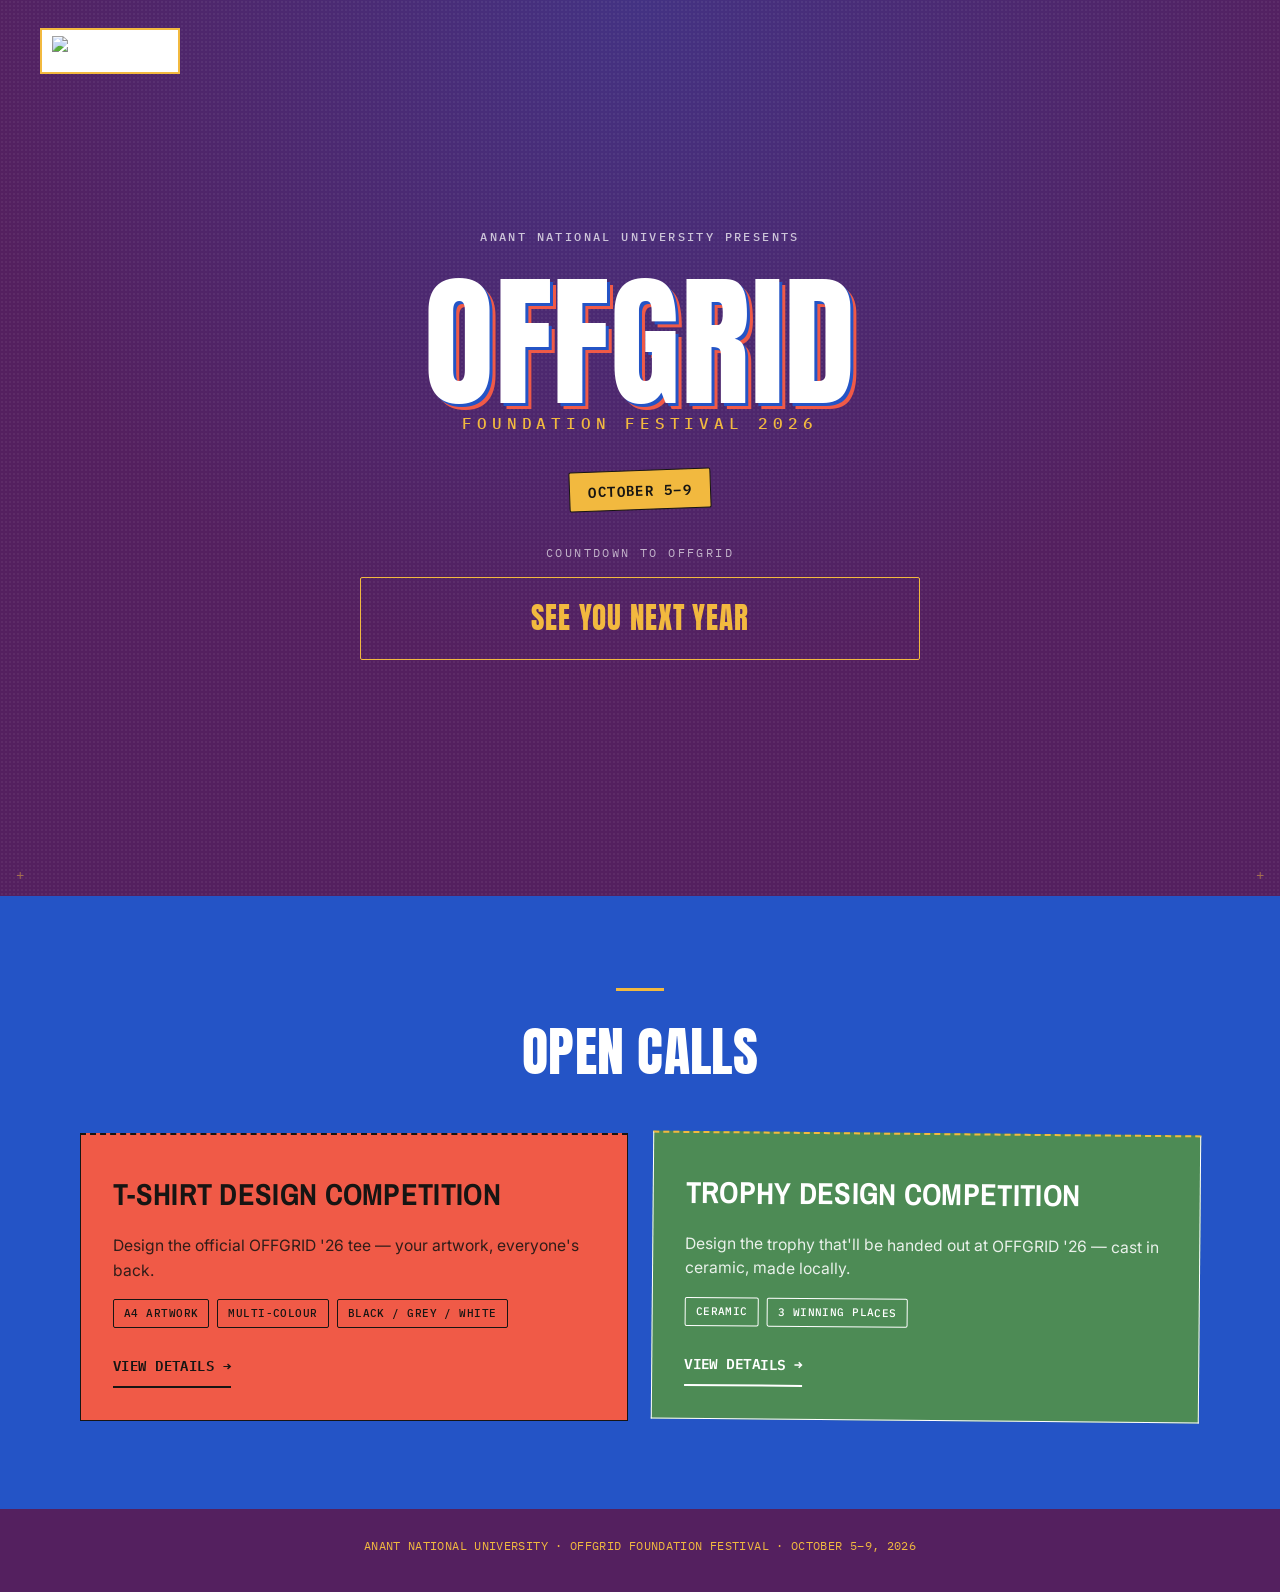
==== index.html @ 18bd3b38 "echo "# offgrid-fest-website" >> README.md git init git add README.md git commit -m "first commit" g" ====
<!DOCTYPE html>
<html lang="en">
<head>
<meta charset="UTF-8">
<meta name="viewport" content="width=device-width, initial-scale=1.0">
<title>OFFGRID</title>
<meta name="description" content="OFFGRID — Anant National University's Foundation Festival, October 5–9, 2026.">
<link rel="preconnect" href="https://fonts.googleapis.com">
<link rel="preconnect" href="https://fonts.gstatic.com" crossorigin>
<link href="https://fonts.googleapis.com/css2?family=Anton&family=Archivo+Narrow:wght@500;600;700&family=IBM+Plex+Mono:wght@400;500;600&family=Inter:wght@400;500;600&display=swap" rel="stylesheet">
<link rel="stylesheet" href="style.css">
</head>
<body class="page-home">

<header class="hero">
  <img class="site-logo" src="images/logo-college.png" alt="Anant National University logo">

  <span class="eyebrow">Anant National University Presents</span>

  <div class="hero__titles">
    <h1 class="hero__title">Offgrid</h1>
    <p class="hero__subtitle">Foundation Festival 2026</p>
  </div>

  <p class="hero__dates">OCTOBER 5–9</p>

  <div class="countdown">
    <span class="countdown__label">Countdown to Offgrid</span>
    <div class="countdown__grid" id="countdown-grid">
      <div class="countdown__unit">
        <span class="countdown__value" id="cd-days">00</span>
        <span class="countdown__unit-label">Days</span>
      </div>
      <div class="countdown__unit">
        <span class="countdown__value" id="cd-hours">00</span>
        <span class="countdown__unit-label">Hours</span>
      </div>
      <div class="countdown__unit">
        <span class="countdown__value" id="cd-minutes">00</span>
        <span class="countdown__unit-label">Minutes</span>
      </div>
      <div class="countdown__unit">
        <span class="countdown__value" id="cd-seconds">00</span>
        <span class="countdown__unit-label">Seconds</span>
      </div>
    </div>
    <p class="countdown__message" id="countdown-message" hidden></p>
  </div>
</header>

<main>
  <section class="section" id="open-calls">
    <h2 class="section__heading">Open Calls</h2>

    <div class="cards">
      <article class="card">
        <h3 class="card__title">T-Shirt Design Competition</h3>
        <p class="card__teaser">Design the official OFFGRID '26 tee — your artwork, everyone's back.</p>
        <div class="card__specs">
          <span class="tag">A4 Artwork</span>
          <span class="tag">Multi-Colour</span>
          <span class="tag">Black / Grey / White</span>
        </div>
        <a class="card__link" href="tshirt-competition.html">View Details →</a>
      </article>

      <article class="card">
        <h3 class="card__title">Trophy Design Competition</h3>
        <p class="card__teaser">Design the trophy that'll be handed out at OFFGRID '26 — cast in ceramic, made locally.</p>
        <div class="card__specs">
          <span class="tag">Ceramic</span>
          <span class="tag">3 Winning Places</span>
        </div>
        <a class="card__link" href="trophy-competition.html">View Details →</a>
      </article>
    </div>
  </section>
</main>

<footer class="site-footer">
  <p>Anant National University &middot; OFFGRID Foundation Festival &middot; October 5–9, 2026</p>
</footer>

<script src="countdown.js"></script>
</body>
</html>
---- style.css ----
/* ================================
   OFFGRID — Foundation Festival 2026
   Visual identity: independent student magazine × campus noticeboard
   Colour system: Plum / Cobalt / Coral / Yellow / Green / Pink
   Mobile-first (375px base)
   ================================ */

:root {
  --plum: #54205F;
  --cobalt: #2454C6;
  --coral: #F05A47;
  --yellow: #F2B93F;
  --green: #4D8B55;
  --pink: #E84D8A;

  --ink: #171513;
  --white: #FFFFFF;

  --line: rgba(23, 21, 19, 0.14);
  --line-strong: rgba(23, 21, 19, 0.35);

  --font-hero: "Anton", "Archivo Narrow", sans-serif;
  --font-display: "Archivo Narrow", "Anton", sans-serif;
  --font-body: "Inter", -apple-system, BlinkMacSystemFont, "Segoe UI", sans-serif;
  --font-mono: "IBM Plex Mono", "Space Mono", monospace;

  --gutter: 20px;
  --max-width: 1120px;
}

* {
  box-sizing: border-box;
  margin: 0;
  padding: 0;
}

html {
  -webkit-text-size-adjust: 100%;
  scroll-behavior: smooth;
}

body {
  background-color: var(--white);
  background-image: radial-gradient(rgba(23, 21, 19, 0.035) 1px, transparent 1px);
  background-size: 4px 4px;
  color: var(--ink);
  font-family: var(--font-body);
  line-height: 1.55;
  overflow-x: hidden;
  min-height: 100vh;
}

img {
  max-width: 100%;
  display: block;
}

a {
  color: inherit;
  text-decoration: none;
}

ul {
  list-style: none;
}

::selection {
  background: var(--plum);
  color: var(--yellow);
}

:focus-visible {
  outline: 2px solid var(--cobalt);
  outline-offset: 2px;
}

/* Ensure nothing can force horizontal scroll */
html, body {
  max-width: 100%;
}

.container {
  width: 100%;
  max-width: var(--max-width);
  margin-inline: auto;
  padding-inline: var(--gutter);
}

/* ---------- Tap targets ---------- */
a.btn,
button.btn {
  display: inline-flex;
  align-items: center;
  justify-content: center;
  min-height: 48px;
  padding: 12px 28px;
  cursor: pointer;
}

/* ================================
   Top eyebrow / presents line (hero, on plum)
   ================================ */
.eyebrow {
  display: block;
  text-align: center;
  font-family: var(--font-mono);
  font-size: clamp(10px, 3vw, 12px);
  letter-spacing: 0.2em;
  text-transform: uppercase;
  color: rgba(255, 255, 255, 0.72);
  font-weight: 500;
}

/* ================================
   HERO — the "cover page" — Plum + Cobalt + Yellow
   ================================ */
.hero {
  position: relative;
  min-height: 100svh;
  display: flex;
  flex-direction: column;
  align-items: center;
  justify-content: center;
  text-align: center;
  padding: 48px var(--gutter) 56px;
  gap: 26px;
  color: var(--white);
  background-color: var(--plum);
  background-image:
    radial-gradient(rgba(255, 255, 255, 0.05) 1px, transparent 1px),
    radial-gradient(circle at 50% 0%, rgba(36, 84, 198, 0.35), transparent 62%);
  background-size: 4px 4px, 100% 100%;
  background-repeat: repeat, no-repeat;
  border-bottom: 4px solid var(--cobalt);
}

.hero::before,
.hero::after {
  content: "+";
  position: absolute;
  bottom: 14px;
  font-family: var(--font-mono);
  font-size: 14px;
  line-height: 1;
  color: rgba(242, 185, 63, 0.5);
}

.hero::before { left: 16px; }
.hero::after { right: 16px; }

.site-logo {
  position: absolute;
  top: 20px;
  left: var(--gutter);
  height: auto;
  max-height: 34px;
  width: auto;
  max-width: 104px;
  object-fit: contain;
  background: var(--white);
  border: 2px solid var(--yellow);
  padding: 6px 10px;
}

.hero__titles {
  display: flex;
  flex-direction: column;
  align-items: center;
  gap: 8px;
}

.hero__title {
  font-family: var(--font-hero);
  font-weight: 400;
  font-size: clamp(3.4rem, 18vw, 9rem);
  line-height: 0.85;
  letter-spacing: 0.005em;
  text-transform: uppercase;
  color: var(--white);
  text-shadow: 3px 3px 0 var(--cobalt), 6px 6px 0 var(--coral);
}

.hero__subtitle {
  font-family: var(--font-mono);
  font-weight: 500;
  font-size: clamp(0.8rem, 3.2vw, 1rem);
  letter-spacing: 0.3em;
  color: var(--yellow);
  text-transform: uppercase;
}

.hero__dates {
  display: inline-block;
  font-family: var(--font-mono);
  font-size: clamp(0.75rem, 3vw, 0.9rem);
  font-weight: 600;
  letter-spacing: 0.1em;
  color: var(--ink);
  background: var(--yellow);
  border: 1px solid var(--ink);
  border-radius: 2px;
  padding: 8px 18px;
  transform: rotate(-2deg);
}

/* ---------- Countdown ---------- */
.countdown {
  width: 100%;
  max-width: 480px;
}

.countdown__label {
  display: block;
  font-family: var(--font-mono);
  font-size: clamp(10px, 3vw, 12px);
  letter-spacing: 0.2em;
  text-transform: uppercase;
  color: rgba(255, 255, 255, 0.65);
  margin-bottom: 14px;
}

.countdown__grid {
  display: grid;
  grid-template-columns: repeat(4, 1fr);
  gap: 8px;
  width: 100%;
}

.countdown__unit {
  background: var(--yellow);
  border: 1px solid var(--ink);
  border-radius: 2px;
  padding: 10px 4px;
  min-width: 0;
}

.countdown__value {
  font-family: var(--font-hero);
  font-weight: 400;
  font-size: clamp(1.5rem, 7vw, 2.6rem);
  line-height: 1;
  color: var(--plum);
  font-variant-numeric: tabular-nums;
}

.countdown__unit-label {
  display: block;
  margin-top: 6px;
  font-family: var(--font-mono);
  font-size: clamp(9px, 2.4vw, 10px);
  letter-spacing: 0.1em;
  text-transform: uppercase;
  color: var(--ink);
}

.countdown__message {
  font-family: var(--font-hero);
  font-weight: 400;
  font-size: clamp(1.2rem, 4.5vw, 1.8rem);
  text-transform: uppercase;
  letter-spacing: 0.03em;
  padding: 18px 12px;
  border: 1px solid var(--yellow);
  border-radius: 2px;
  color: var(--yellow);
}

/* ================================
   OPEN CALLS — Cobalt section, Coral+Pink / Green+Plum cards
   ================================ */
.section {
  padding: 64px var(--gutter);
  background: var(--cobalt);
  color: var(--white);
}

.section__heading {
  font-family: var(--font-hero);
  font-weight: 400;
  font-size: clamp(2rem, 8vw, 3.4rem);
  text-transform: uppercase;
  text-align: center;
  margin-bottom: 40px;
  letter-spacing: 0.005em;
  color: var(--white);
}

.section__heading::before {
  content: "";
  display: block;
  width: 48px;
  height: 3px;
  background: var(--yellow);
  margin: 0 auto 18px;
}

.cards {
  display: grid;
  grid-template-columns: 1fr;
  gap: 24px;
  max-width: var(--max-width);
  margin-inline: auto;
}

.card {
  position: relative;
  border-radius: 0;
  padding: 32px 24px 28px;
  display: flex;
  flex-direction: column;
  gap: 16px;
  transition: background-color 0.2s ease, color 0.2s ease, border-color 0.2s ease;
}

/* Card 1 — T-Shirt — Coral + Pink */
.cards .card:nth-child(1) {
  background: var(--coral);
  color: var(--ink);
  border: 1px solid var(--ink);
  border-top: 2px dashed var(--ink);
}

.cards .card:nth-child(1):hover,
.cards .card:nth-child(1):focus-within {
  background: var(--pink);
  border-color: var(--plum);
}

.cards .card:nth-child(1) .tag {
  border-color: var(--ink);
  color: var(--ink);
}

.cards .card:nth-child(1) .card__link {
  border-bottom-color: var(--ink);
}

/* Card 2 — Trophy — Green + Plum, slight grid-break rotation */
.cards .card:nth-child(2) {
  background: var(--green);
  color: var(--white);
  border: 1px solid var(--white);
  border-top: 2px dashed var(--yellow);
  transform: rotate(0.5deg);
}

.cards .card:nth-child(2):hover,
.cards .card:nth-child(2):focus-within {
  background: var(--plum);
  border-color: var(--yellow);
}

.cards .card:nth-child(2) .tag {
  border-color: var(--white);
  color: var(--white);
}

.cards .card:nth-child(2) .card__link {
  border-bottom-color: var(--white);
}

.card__title {
  font-family: var(--font-display);
  font-weight: 700;
  font-size: clamp(1.4rem, 5vw, 1.9rem);
  text-transform: uppercase;
  letter-spacing: 0.01em;
  color: inherit;
}

.card__teaser {
  color: inherit;
  opacity: 0.88;
  font-size: 0.98rem;
}

.card__specs {
  display: flex;
  flex-wrap: wrap;
  gap: 8px;
}

.tag {
  font-family: var(--font-mono);
  font-size: clamp(10px, 3vw, 11px);
  font-weight: 500;
  letter-spacing: 0.04em;
  text-transform: uppercase;
  border: 1px solid currentColor;
  border-radius: 2px;
  padding: 5px 10px;
  white-space: nowrap;
}

.card__link {
  margin-top: auto;
  display: inline-flex;
  align-items: center;
  gap: 6px;
  font-family: var(--font-mono);
  font-weight: 600;
  font-size: 0.9rem;
  letter-spacing: 0.03em;
  text-transform: uppercase;
  min-height: 44px;
  align-self: flex-start;
  border-bottom: 2px solid currentColor;
  padding-block: 4px;
  color: inherit;
}

/* ================================
   FOOTER — Plum colophon strip
   ================================ */
.site-footer {
  padding: 28px var(--gutter) 36px;
  text-align: center;
  font-family: var(--font-mono);
  color: var(--yellow);
  background: var(--plum);
  font-size: 0.76rem;
  letter-spacing: 0.03em;
  text-transform: uppercase;
}

/* ================================
   DETAIL PAGES (tshirt / trophy)
   ================================ */
.page-header {
  padding: 18px var(--gutter);
  border-bottom: 2px solid var(--ink);
  position: sticky;
  top: 0;
  z-index: 10;
}

.back-link {
  display: inline-flex;
  align-items: center;
  gap: 8px;
  min-height: 44px;
  font-family: var(--font-mono);
  font-weight: 600;
  font-size: 0.85rem;
  letter-spacing: 0.05em;
  text-transform: uppercase;
  color: inherit;
}

.detail-hero {
  position: relative;
  padding: 56px var(--gutter) 32px;
  max-width: var(--max-width);
  margin-inline: auto;
}

.detail-hero::before,
.detail-hero::after {
  content: "+";
  position: absolute;
  top: 16px;
  font-family: var(--font-mono);
  font-size: 14px;
  line-height: 1;
  color: var(--line-strong);
}

.detail-hero::before { left: var(--gutter); }
.detail-hero::after { right: var(--gutter); }

.detail-hero__eyebrow {
  display: flex;
  align-items: center;
  gap: 8px;
  font-family: var(--font-mono);
  font-size: clamp(10px, 3vw, 12px);
  letter-spacing: 0.18em;
  text-transform: uppercase;
  margin-bottom: 16px;
}

.detail-hero__eyebrow::before {
  content: "";
  width: 7px;
  height: 7px;
  flex-shrink: 0;
}

.detail-hero__title {
  font-family: var(--font-hero);
  font-weight: 400;
  font-size: clamp(2.6rem, 11vw, 5.2rem);
  text-transform: uppercase;
  line-height: 0.92;
  letter-spacing: 0.005em;
  margin-bottom: 18px;
}

.detail-hero__intro {
  font-size: clamp(1rem, 4vw, 1.15rem);
  color: rgba(23, 21, 19, 0.75);
  max-width: 60ch;
}

.detail-body {
  max-width: var(--max-width);
  margin-inline: auto;
  padding: 0 var(--gutter) 40px;
  display: flex;
  flex-direction: column;
  gap: 32px;
}

.detail-block {
  border-top: 1px solid var(--ink);
  padding-top: 28px;
}

.detail-block__title {
  font-family: var(--font-display);
  font-weight: 700;
  font-size: clamp(1.1rem, 4.5vw, 1.4rem);
  text-transform: uppercase;
  margin-bottom: 14px;
  letter-spacing: 0.06em;
}

.detail-block p {
  color: rgba(23, 21, 19, 0.8);
  margin-bottom: 10px;
}

.detail-block ul {
  display: flex;
  flex-direction: column;
  gap: 10px;
}

.detail-block ul + p {
  margin-top: 18px;
}

.detail-block li {
  color: rgba(23, 21, 19, 0.85);
  padding-left: 20px;
  position: relative;
}

.detail-block li::before {
  content: "";
  position: absolute;
  left: 0;
  top: 0.55em;
  width: 7px;
  height: 7px;
}

.notice {
  display: inline-block;
  margin-top: 8px;
  font-family: var(--font-mono);
  font-size: 0.8rem;
  font-weight: 600;
  letter-spacing: 0.05em;
  text-transform: uppercase;
  border-radius: 2px;
  padding: 6px 12px;
  transform: rotate(-1.5deg);
}

.submit-cta {
  text-align: center;
  padding: 48px var(--gutter) 64px;
  border-top: 1px solid var(--ink);
  display: flex;
  flex-direction: column;
  align-items: center;
  gap: 16px;
}

.submit-cta p {
  color: rgba(23, 21, 19, 0.7);
  font-size: 0.95rem;
}

.btn-primary {
  font-family: var(--font-display);
  font-weight: 700;
  font-size: 1.05rem;
  text-transform: uppercase;
  letter-spacing: 0.05em;
  border-radius: 2px;
  border: 1px solid transparent;
  min-height: 52px;
  padding-inline: 40px;
  width: 100%;
  max-width: 320px;
}

/* ---------- T-Shirt page theme — Coral + Pink + Cobalt ---------- */
.page-tshirt .page-header {
  background: var(--coral);
  border-bottom-color: var(--ink);
}

.page-tshirt .back-link { color: var(--ink); }
.page-tshirt .back-link:hover { color: var(--plum); }

.page-tshirt .detail-hero__eyebrow { color: var(--pink); }
.page-tshirt .detail-hero__eyebrow::before { background: var(--cobalt); }

.page-tshirt .detail-hero__title {
  color: var(--plum);
  text-shadow: 3px 3px 0 var(--coral);
}

.page-tshirt .detail-block:nth-of-type(odd) .detail-block__title { color: var(--coral); }
.page-tshirt .detail-block:nth-of-type(even) .detail-block__title { color: var(--pink); }
.page-tshirt .detail-block li::before { background: var(--cobalt); }

.page-tshirt .notice {
  color: var(--white);
  background: var(--cobalt);
}

.page-tshirt .submit-cta { border-top-color: var(--coral); }

.page-tshirt .btn-primary {
  background: var(--plum);
  color: var(--white);
  border-color: var(--plum);
}

.page-tshirt .btn-primary:hover {
  background: var(--cobalt);
  border-color: var(--cobalt);
}

/* ---------- Trophy page theme — Green + Yellow + Plum ---------- */
.page-trophy .page-header {
  background: var(--green);
  border-bottom-color: var(--ink);
}

.page-trophy .back-link { color: var(--white); }
.page-trophy .back-link:hover { color: var(--yellow); }

.page-trophy .detail-hero__eyebrow { color: var(--plum); }
.page-trophy .detail-hero__eyebrow::before { background: var(--yellow); }

.page-trophy .detail-hero__title {
  color: var(--green);
  text-shadow: 3px 3px 0 var(--yellow);
}

.page-trophy .detail-block:nth-of-type(odd) .detail-block__title { color: var(--green); }
.page-trophy .detail-block:nth-of-type(even) .detail-block__title { color: var(--plum); }
.page-trophy .detail-block li::before { background: var(--plum); }

.page-trophy .notice {
  color: var(--ink);
  background: var(--yellow);
}

.page-trophy .submit-cta { border-top-color: var(--green); }

.page-trophy .btn-primary {
  background: var(--green);
  color: var(--white);
  border-color: var(--green);
}

.page-trophy .btn-primary:hover {
  background: var(--plum);
  border-color: var(--plum);
}

/* ================================
   TABLET / DESKTOP — min-width up-scaling
   ================================ */
@media (min-width: 640px) {
  .countdown {
    max-width: 560px;
  }
}

@media (min-width: 768px) {
  :root {
    --gutter: 40px;
  }

  .cards {
    grid-template-columns: 1fr 1fr;
  }

  .site-logo {
    top: 28px;
    max-height: 46px;
    max-width: 140px;
  }

  .btn-primary {
    width: auto;
  }
}

@media (min-width: 1024px) {
  .hero {
    gap: 34px;
  }

  .section {
    padding: 88px var(--gutter);
  }

  .card {
    padding: 36px 32px 32px;
  }
}
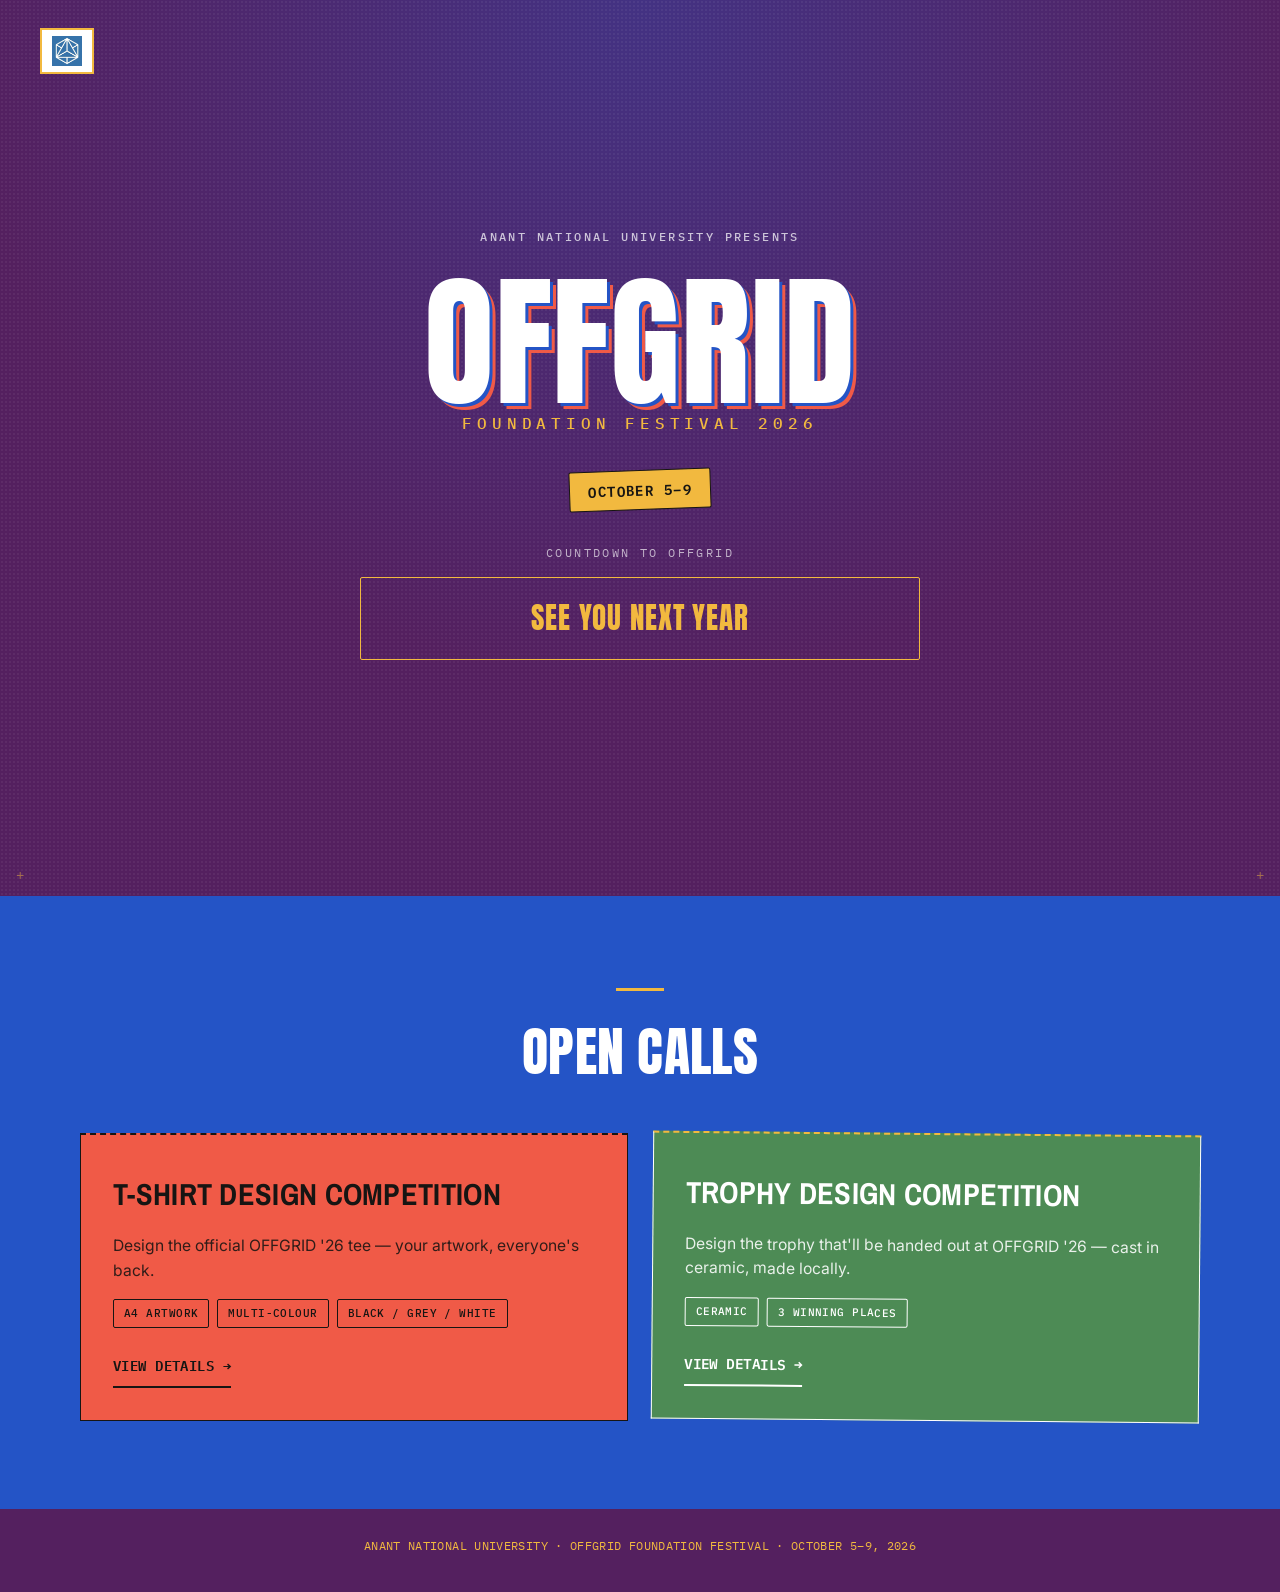
==== commit 155aee3c: "Fix college logo path to match committed asset Logo was pushed as logo-college.jpg at the repo root," ====
--- a/index.html
+++ b/index.html
@@ -13,7 +13,7 @@
 <body class="page-home">
 
 <header class="hero">
-  <img class="site-logo" src="images/logo-college.png" alt="Anant National University logo">
+  <img class="site-logo" src="logo-college.jpg" alt="Anant National University logo">
 
   <span class="eyebrow">Anant National University Presents</span>
 
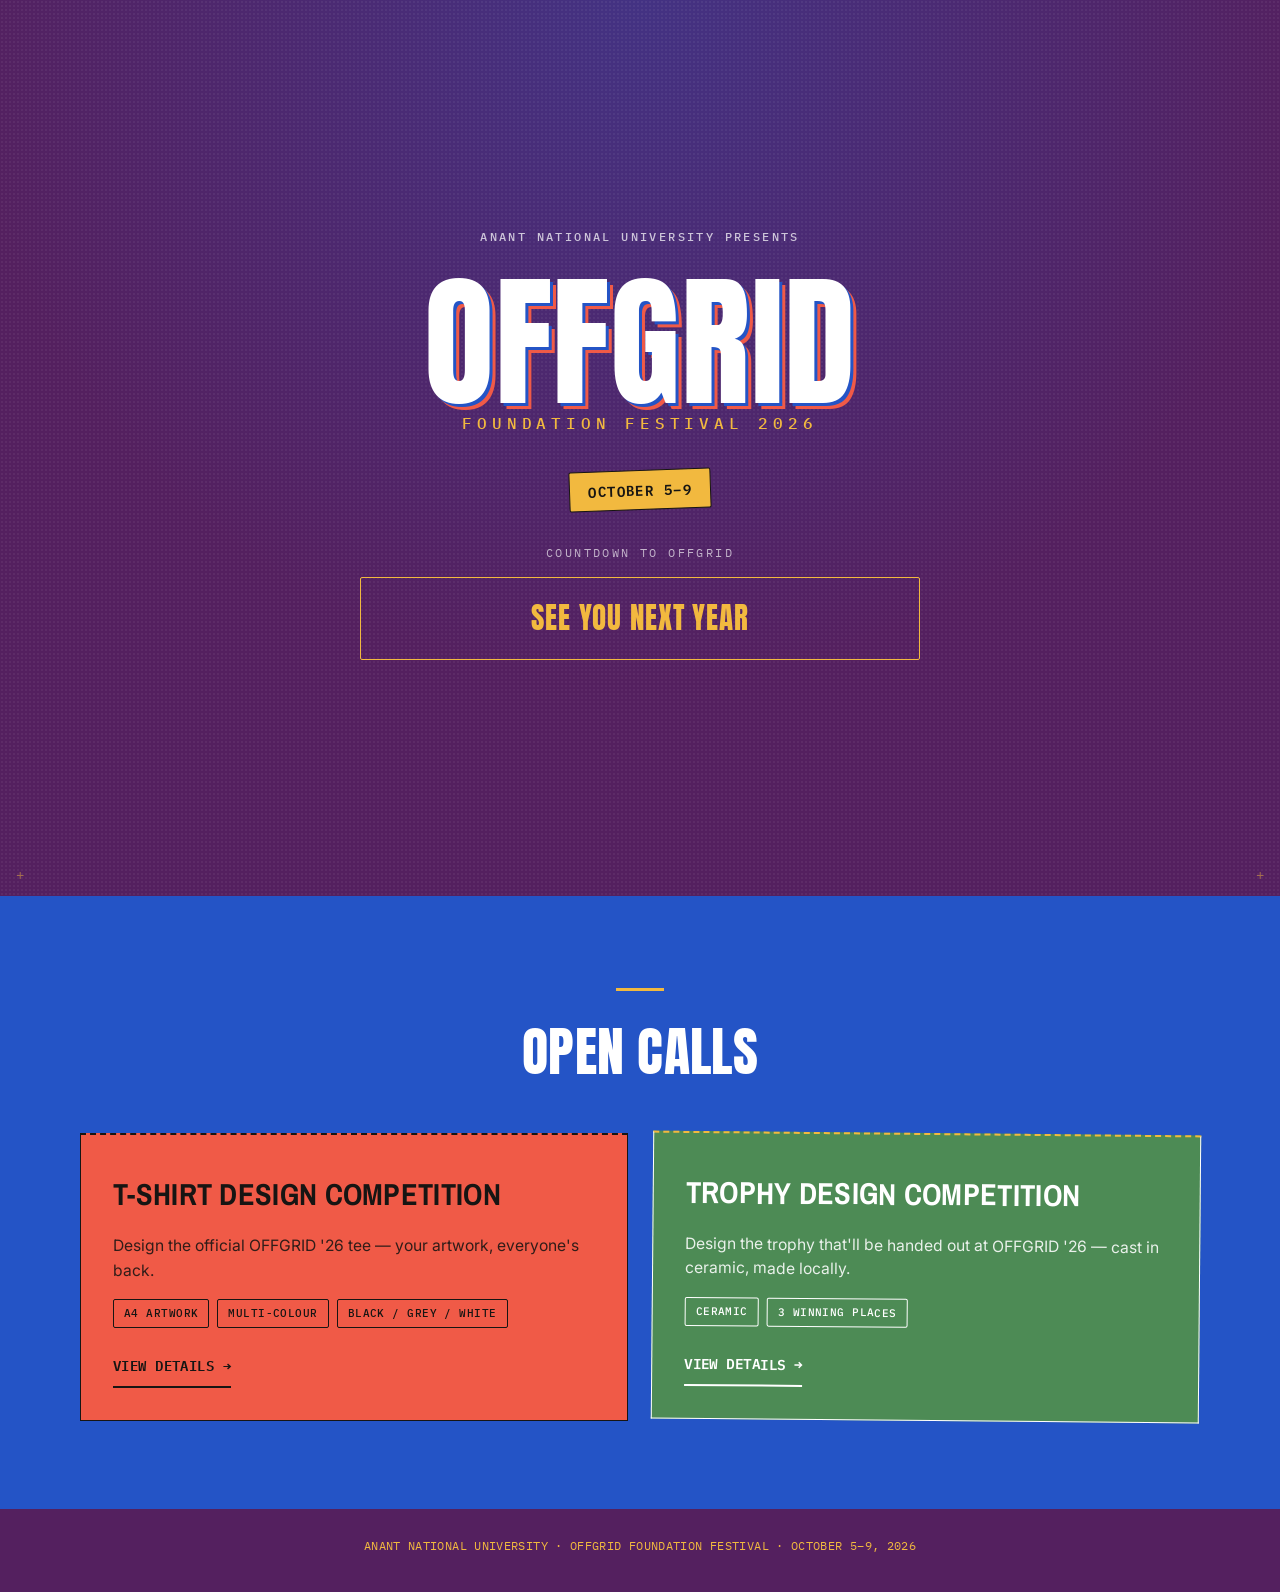
==== commit 442b59d1: "fade" ====
--- a/index.html
+++ b/index.html
@@ -13,8 +13,6 @@
 <body class="page-home">
 
 <header class="hero">
-  <img class="site-logo" src="logo-college.jpg" alt="Anant National University logo">
-
   <span class="eyebrow">Anant National University Presents</span>
 
   <div class="hero__titles">
--- a/style.css
+++ b/style.css
@@ -148,20 +148,6 @@
 .hero::before { left: 16px; }
 .hero::after { right: 16px; }
 
-.site-logo {
-  position: absolute;
-  top: 20px;
-  left: var(--gutter);
-  height: auto;
-  max-height: 34px;
-  width: auto;
-  max-width: 104px;
-  object-fit: contain;
-  background: var(--white);
-  border: 2px solid var(--yellow);
-  padding: 6px 10px;
-}
-
 .hero__titles {
   display: flex;
   flex-direction: column;
@@ -693,12 +679,6 @@
     grid-template-columns: 1fr 1fr;
   }
 
-  .site-logo {
-    top: 28px;
-    max-height: 46px;
-    max-width: 140px;
-  }
-
   .btn-primary {
     width: auto;
   }
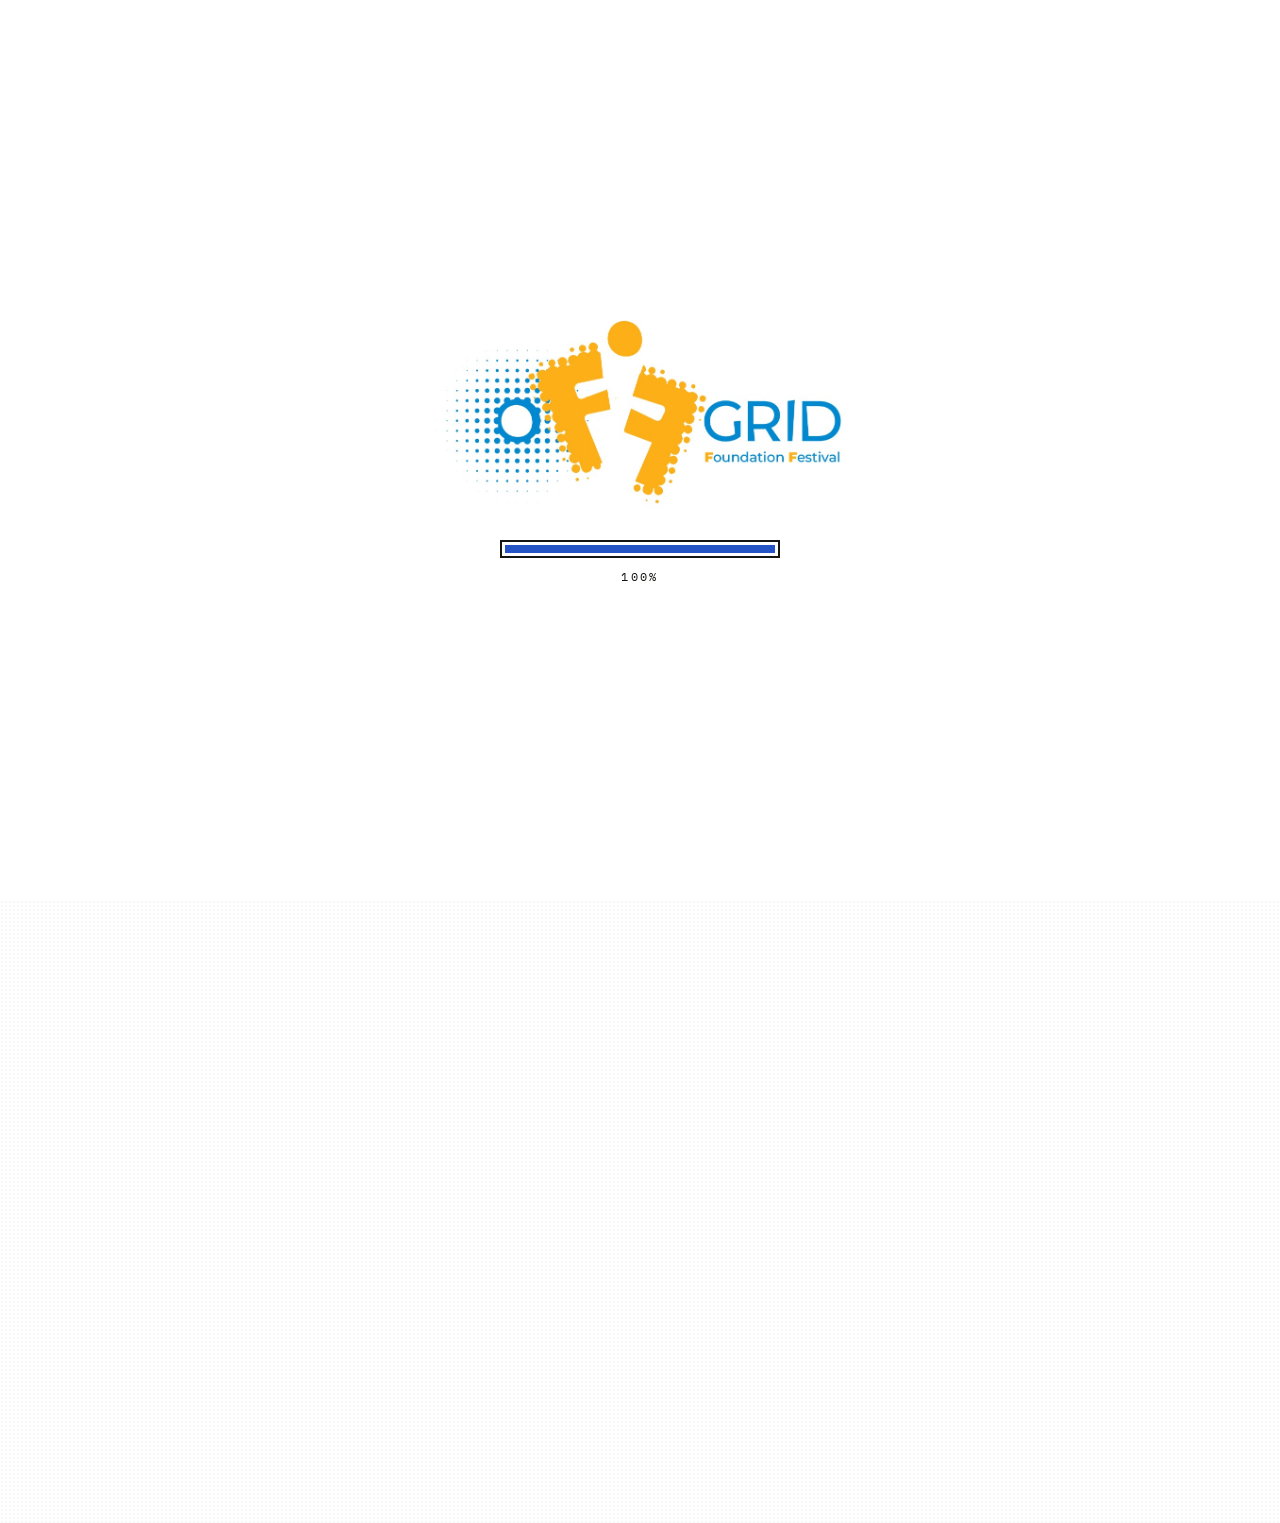
==== commit e9ce8933: "changess" ====
--- a/index.html
+++ b/index.html
@@ -4,17 +4,26 @@
 <meta charset="UTF-8">
 <meta name="viewport" content="width=device-width, initial-scale=1.0">
 <title>OFFGRID</title>
-<meta name="description" content="OFFGRID — Anant National University's Foundation Festival, October 5–9, 2026.">
+<meta name="description" content="OFFGRID Foundation Festival, October 5–9, 2026.">
 <link rel="preconnect" href="https://fonts.googleapis.com">
 <link rel="preconnect" href="https://fonts.gstatic.com" crossorigin>
 <link href="https://fonts.googleapis.com/css2?family=Anton&family=Archivo+Narrow:wght@500;600;700&family=IBM+Plex+Mono:wght@400;500;600&family=Inter:wght@400;500;600&display=swap" rel="stylesheet">
 <link rel="stylesheet" href="style.css">
+<script>document.documentElement.classList.add("is-loading");</script>
 </head>
 <body class="page-home">
 
+<div class="loader" id="loader" aria-hidden="true">
+  <div class="loader__logo">
+    <img src="fest%20logo.jpeg" alt="">
+  </div>
+  <div class="loader__progress">
+    <div class="loader__bar"><span class="loader__fill" id="loader-fill"></span></div>
+    <span class="loader__percent" id="loader-percent">0%</span>
+  </div>
+</div>
+
 <header class="hero">
-  <span class="eyebrow">Anant National University Presents</span>
-
   <div class="hero__titles">
     <h1 class="hero__title">Offgrid</h1>
     <p class="hero__subtitle">Foundation Festival 2026</p>
@@ -53,32 +62,23 @@
     <div class="cards">
       <article class="card">
         <h3 class="card__title">T-Shirt Design Competition</h3>
-        <p class="card__teaser">Design the official OFFGRID '26 tee — your artwork, everyone's back.</p>
-        <div class="card__specs">
-          <span class="tag">A4 Artwork</span>
-          <span class="tag">Multi-Colour</span>
-          <span class="tag">Black / Grey / White</span>
-        </div>
-        <a class="card__link" href="tshirt-competition.html">View Details →</a>
+        <p class="card__teaser">Design the official OFFGRID '26 tee.</p>
+        <a class="card__link" href="https://docs.google.com/forms/d/e/1FAIpQLSe-gzvsDfq8Vagu7DbuXUYoxVcj4P9zY3EVZ4TBSEvcNVy08g/viewform?usp=publish-editor4" target="_blank" rel="noopener">Submit Entry →</a>
       </article>
 
       <article class="card">
         <h3 class="card__title">Trophy Design Competition</h3>
-        <p class="card__teaser">Design the trophy that'll be handed out at OFFGRID '26 — cast in ceramic, made locally.</p>
-        <div class="card__specs">
-          <span class="tag">Ceramic</span>
-          <span class="tag">3 Winning Places</span>
-        </div>
-        <a class="card__link" href="trophy-competition.html">View Details →</a>
+        <p class="card__teaser">Design the trophy that'll be handed out at OFFGRID '26.</p>
       </article>
     </div>
   </section>
 </main>
 
 <footer class="site-footer">
-  <p>Anant National University &middot; OFFGRID Foundation Festival &middot; October 5–9, 2026</p>
+  <p>OFFGRID Foundation Festival &middot; October 5–9, 2026</p>
 </footer>
 
 <script src="countdown.js"></script>
+<script src="loader.js"></script>
 </body>
 </html>
--- a/style.css
+++ b/style.css
@@ -697,3 +697,108 @@
     padding: 36px 32px 32px;
   }
 }
+
+/* ---------- Loader ---------- */
+.loader {
+  position: fixed;
+  inset: 0;
+  z-index: 100;
+  display: flex;
+  flex-direction: column;
+  align-items: center;
+  justify-content: center;
+  gap: 28px;
+  padding: 0 16px;
+  background: var(--white);
+  transition: opacity 0.6s ease, visibility 0.6s ease;
+}
+
+html:not(.is-loading) .loader {
+  display: none;
+}
+
+.loader.is-done {
+  opacity: 0;
+  visibility: hidden;
+}
+
+/* The logo file is a sheet of three variants; crop to the top colour one */
+.loader__logo {
+  position: relative;
+  width: min(420px, 80vw);
+  aspect-ratio: 890 / 420;
+  overflow: hidden;
+  transition: opacity 0.5s ease, transform 0.5s ease;
+}
+
+.loader__logo img {
+  position: absolute;
+  width: 127.08%;
+  max-width: none;
+  left: -12.36%;
+  top: -4.76%;
+}
+
+.loader.is-done .loader__logo {
+  opacity: 0;
+  transform: scale(0.96);
+}
+
+.loader__progress {
+  display: flex;
+  flex-direction: column;
+  align-items: center;
+  gap: 10px;
+  width: min(280px, 70vw);
+}
+
+.loader__bar {
+  width: 100%;
+  height: 18px;
+  padding: 3px;
+  border: 2px solid var(--ink);
+}
+
+.loader__fill {
+  display: block;
+  height: 100%;
+  width: 0;
+  background: var(--cobalt);
+}
+
+.loader__percent {
+  font-family: var(--font-mono);
+  font-size: 12px;
+  letter-spacing: 0.2em;
+  font-variant-numeric: tabular-nums;
+}
+
+/* ---------- Scroll reveal: fade up and in, fade out when leaving ---------- */
+.is-loading body > *:not(.loader) {
+  visibility: hidden;
+}
+
+.reveal {
+  opacity: 0;
+  transform: translateY(28px);
+  transition: opacity 0.7s ease, transform 0.7s cubic-bezier(0.2, 0.7, 0.2, 1);
+  transition-delay: var(--reveal-delay, 0s);
+}
+
+.reveal.is-visible {
+  opacity: 1;
+  transform: none;
+}
+
+@media (prefers-reduced-motion: reduce) {
+  .loader,
+  .loader__logo,
+  .reveal {
+    transition-duration: 0.01s;
+    transition-delay: 0s;
+  }
+
+  .reveal {
+    transform: none;
+  }
+}
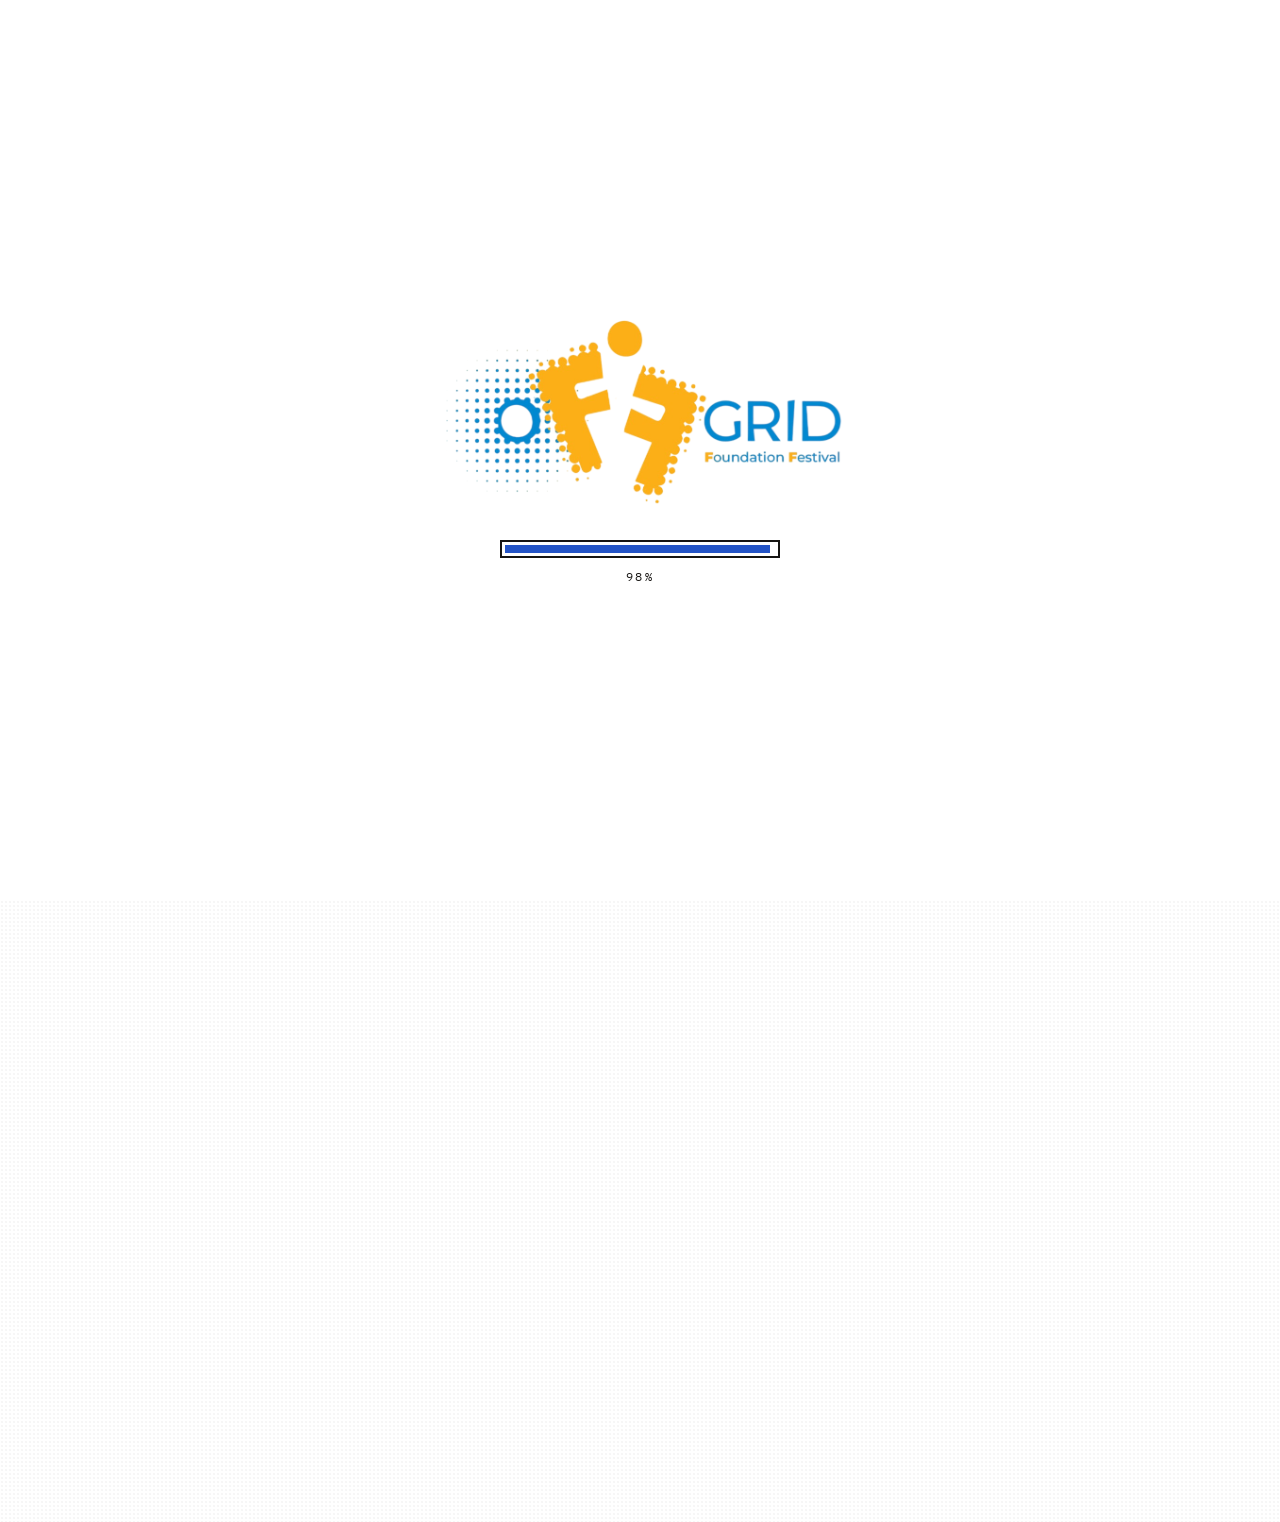
==== commit 0b11fbe8: "new" ====
--- a/index.html
+++ b/index.html
@@ -14,8 +14,8 @@
 <body class="page-home">
 
 <div class="loader" id="loader" aria-hidden="true">
-  <div class="loader__logo">
-    <img src="fest%20logo.jpeg" alt="">
+  <div class="loader__logo logo-crop" id="loader-logo">
+    <img src="fest%20logo-Photoroom.png" alt="">
   </div>
   <div class="loader__progress">
     <div class="loader__bar"><span class="loader__fill" id="loader-fill"></span></div>
@@ -25,7 +25,9 @@
 
 <header class="hero">
   <div class="hero__titles">
-    <h1 class="hero__title">Offgrid</h1>
+    <h1 class="hero__title">
+      <span class="hero__logo"><span class="logo-crop" id="hero-logo"><img src="fest%20logo-Photoroom.png" alt="OFFGRID Foundation Festival"></span></span>
+    </h1>
     <p class="hero__subtitle">Foundation Festival 2026</p>
   </div>
 
@@ -74,6 +76,12 @@
   </section>
 </main>
 
+<a class="scroll-cue" id="scroll-cue" href="#open-calls">
+  <span class="scroll-cue__label">Open calls</span>
+  <span class="scroll-cue__track" aria-hidden="true"></span>
+  <span class="scroll-cue__arrow" aria-hidden="true"></span>
+</a>
+
 <footer class="site-footer">
   <p>OFFGRID Foundation Festival &middot; October 5–9, 2026</p>
 </footer>
--- a/style.css
+++ b/style.css
@@ -156,14 +156,32 @@
 }
 
 .hero__title {
-  font-family: var(--font-hero);
-  font-weight: 400;
-  font-size: clamp(3.4rem, 18vw, 9rem);
-  line-height: 0.85;
-  letter-spacing: 0.005em;
-  text-transform: uppercase;
-  color: var(--white);
-  text-shadow: 3px 3px 0 var(--cobalt), 6px 6px 0 var(--coral);
+  line-height: 0;
+}
+
+.hero__logo {
+  display: inline-block;
+}
+
+.hero__logo .logo-crop {
+  width: min(520px, 84vw);
+}
+
+/* Soft light glow so the blue lettering reads on plum; follows the logo's shape.
+   Kept small enough to fit in the crop's margin around the logo. */
+:root {
+  --logo-glow:
+    drop-shadow(0 0 2px rgba(255, 255, 255, 0.3))
+    drop-shadow(0 0 8px rgba(255, 255, 255, 0.15));
+}
+
+.hero__logo img {
+  filter: var(--logo-glow);
+}
+
+/* Handoff from the loader: hero logo stays hidden until the loader logo lands on it */
+.logo-pending #hero-logo img {
+  opacity: 0;
 }
 
 .hero__subtitle {
@@ -192,7 +210,7 @@
 /* ---------- Countdown ---------- */
 .countdown {
   width: 100%;
-  max-width: 480px;
+  max-width: 420px;
 }
 
 .countdown__label {
@@ -216,14 +234,14 @@
   background: var(--yellow);
   border: 1px solid var(--ink);
   border-radius: 2px;
-  padding: 10px 4px;
+  padding: 8px 4px;
   min-width: 0;
 }
 
 .countdown__value {
   font-family: var(--font-hero);
   font-weight: 400;
-  font-size: clamp(1.5rem, 7vw, 2.6rem);
+  font-size: clamp(1.3rem, 6vw, 2.2rem);
   line-height: 1;
   color: var(--plum);
   font-variant-numeric: tabular-nums;
@@ -303,7 +321,6 @@
   background: var(--coral);
   color: var(--ink);
   border: 1px solid var(--ink);
-  border-top: 2px dashed var(--ink);
 }
 
 .cards .card:nth-child(1):hover,
@@ -326,7 +343,6 @@
   background: var(--green);
   color: var(--white);
   border: 1px solid var(--white);
-  border-top: 2px dashed var(--yellow);
   transform: rotate(0.5deg);
 }
 
@@ -666,7 +682,7 @@
    ================================ */
 @media (min-width: 640px) {
   .countdown {
-    max-width: 560px;
+    max-width: 480px;
   }
 }
 
@@ -723,15 +739,14 @@
 }
 
 /* The logo file is a sheet of three variants; crop to the top colour one */
-.loader__logo {
+.logo-crop {
   position: relative;
-  width: min(420px, 80vw);
+  display: block;
   aspect-ratio: 890 / 420;
   overflow: hidden;
-  transition: opacity 0.5s ease, transform 0.5s ease;
-}
-
-.loader__logo img {
+}
+
+.logo-crop img {
   position: absolute;
   width: 127.08%;
   max-width: none;
@@ -739,6 +754,29 @@
   top: -4.76%;
 }
 
+.loader__logo {
+  width: min(420px, 80vw);
+  transition: opacity 0.5s ease, transform 0.5s ease;
+}
+
+/* Handoff: loader background clears while its logo glides onto the hero logo */
+.loader.is-handoff {
+  background-color: transparent;
+  pointer-events: none;
+  transition: background-color 0.8s ease;
+}
+
+/* Pick up the hero's glow on the way, so the landing is seamless */
+.loader.is-handoff .loader__logo img {
+  filter: var(--logo-glow);
+  transition: filter 0.8s ease;
+}
+
+.loader.is-handoff .loader__progress {
+  opacity: 0;
+  transition: opacity 0.3s ease;
+}
+
 .loader.is-done .loader__logo {
   opacity: 0;
   transform: scale(0.96);
@@ -778,27 +816,143 @@
   visibility: hidden;
 }
 
+/* Uses `translate`, not `transform`, so rotated elements (date tag, trophy card) keep their tilt.
+   Elements slide in from the side they enter on and leave the way they're going,
+   so a fading element never drifts back into view and flickers. */
 .reveal {
   opacity: 0;
-  transform: translateY(28px);
-  transition: opacity 0.7s ease, transform 0.7s cubic-bezier(0.2, 0.7, 0.2, 1);
-  transition-delay: var(--reveal-delay, 0s);
+  translate: 0 32px;
+  transition:
+    opacity 0.6s ease,
+    translate 0.8s cubic-bezier(0.16, 1, 0.3, 1),
+    background-color 0.2s ease,
+    color 0.2s ease,
+    border-color 0.2s ease;
+}
+
+.reveal.is-above {
+  translate: 0 -32px;
 }
 
 .reveal.is-visible {
   opacity: 1;
-  transform: none;
-}
-
+  translate: 0 0;
+  transition-delay: var(--reveal-delay, 0s);
+}
+
+/* ---------- Scroll cue ---------- */
+.scroll-cue {
+  position: fixed;
+  z-index: 50;
+  right: 24px;
+  bottom: 32px;
+  display: flex;
+  flex-direction: column;
+  align-items: center;
+  gap: 16px;
+  color: var(--yellow);
+  font-family: var(--font-mono);
+  font-size: 13px;
+  font-weight: 600;
+  letter-spacing: 0.25em;
+  text-transform: uppercase;
+  opacity: 0;
+  pointer-events: none;
+  transition: opacity 0.6s ease;
+}
+
+.scroll-cue.is-shown {
+  opacity: 1;
+  pointer-events: auto;
+}
+
+.scroll-cue__label {
+  padding: 8px 16px;
+  white-space: nowrap;
+  color: var(--ink);
+  background: var(--yellow);
+  border: 1px solid var(--ink);
+  border-radius: 999px;
+  box-shadow: 3px 3px 0 var(--coral);
+  transition: background-color 0.2s ease;
+}
+
+.scroll-cue:hover .scroll-cue__label,
+.scroll-cue:focus-visible .scroll-cue__label {
+  background: var(--white);
+}
+
+.scroll-cue__track {
+  position: relative;
+  width: 3px;
+  height: 72px;
+  background: rgba(242, 185, 63, 0.35);
+  overflow: hidden;
+}
+
+.scroll-cue__track::after {
+  content: "";
+  position: absolute;
+  left: 0;
+  top: 0;
+  width: 100%;
+  height: 40%;
+  background: var(--yellow);
+  animation: scroll-cue 1.8s cubic-bezier(0.65, 0, 0.35, 1) infinite;
+}
+
+.scroll-cue__arrow {
+  width: 14px;
+  height: 14px;
+  margin-top: -14px;
+  border-right: 3px solid currentColor;
+  border-bottom: 3px solid currentColor;
+  transform: rotate(45deg);
+  animation: scroll-cue-arrow 1.8s ease-in-out infinite;
+}
+
+@keyframes scroll-cue {
+  0% { translate: 0 -100%; }
+  100% { translate: 0 250%; }
+}
+
+@keyframes scroll-cue-arrow {
+  0%, 100% { translate: 0 0; opacity: 0.6; }
+  50% { translate: 0 5px; opacity: 1; }
+}
+
+/* On phones there's no side room, so sit it at the bottom centre */
+@media (max-width: 640px) {
+  .scroll-cue {
+    right: 50%;
+    bottom: 20px;
+    translate: 50% 0;
+    gap: 10px;
+  }
+
+  .scroll-cue__track {
+    height: 36px;
+  }
+}
+
+/* Reduced motion: no sliding or looping, but keep a soft fade so nothing pops in */
 @media (prefers-reduced-motion: reduce) {
-  .loader,
-  .loader__logo,
-  .reveal {
-    transition-duration: 0.01s;
-    transition-delay: 0s;
-  }
-
-  .reveal {
+  .loader.is-done .loader__logo {
     transform: none;
   }
-}
+
+  .reveal,
+  .reveal.is-above {
+    translate: 0 0;
+    transition: opacity 0.9s ease, background-color 0.2s ease, color 0.2s ease, border-color 0.2s ease;
+  }
+
+  .scroll-cue__track::after,
+  .scroll-cue__arrow {
+    animation: none;
+  }
+
+  .scroll-cue__track::after {
+    height: 100%;
+  }
+}
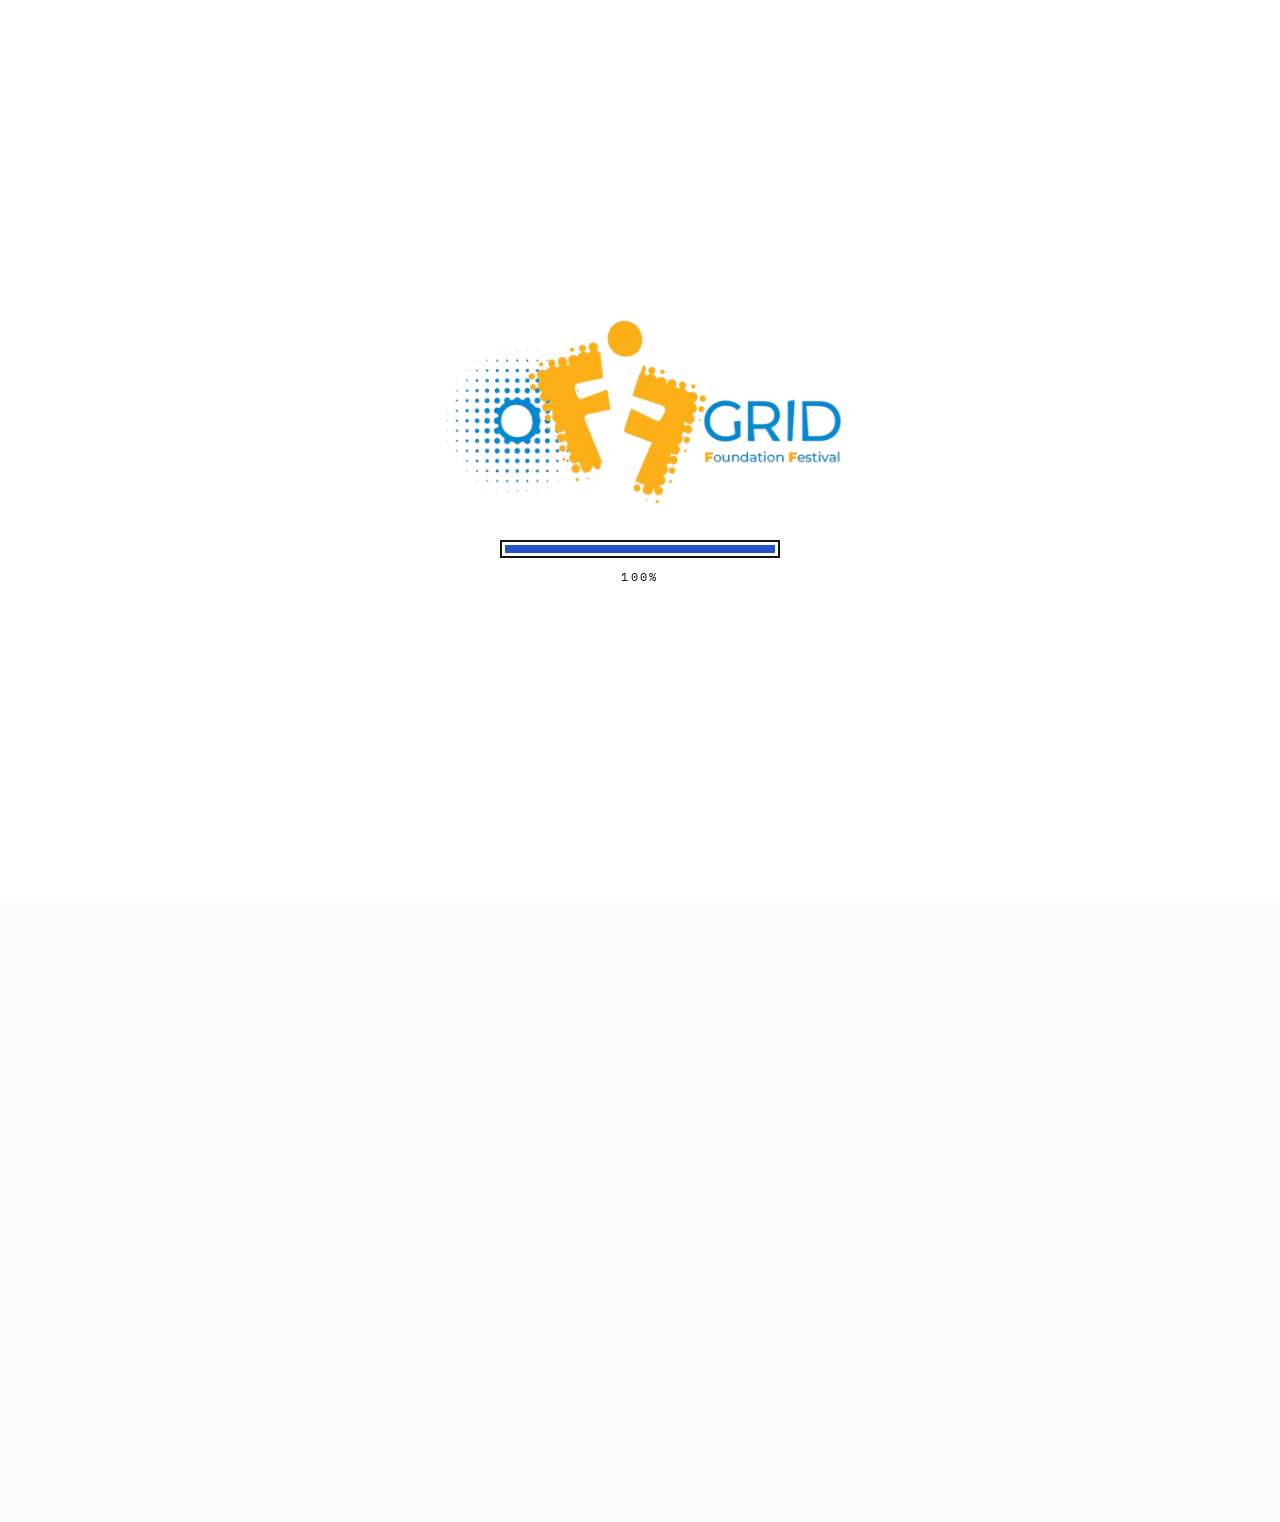
==== commit db629752: "colour" ====
--- a/index.html
+++ b/index.html
@@ -71,6 +71,7 @@
       <article class="card">
         <h3 class="card__title">Trophy Design Competition</h3>
         <p class="card__teaser">Design the trophy that'll be handed out at OFFGRID '26.</p>
+        <a class="card__link" href="https://docs.google.com/forms/d/e/1FAIpQLSfqkkvZCQkf564zS3UBcJIWPRHj4Gz4MXquqeIUG0GrVvhyKQ/viewform" target="_blank" rel="noopener">Submit Entry →</a>
       </article>
     </div>
   </section>
--- a/style.css
+++ b/style.css
@@ -15,6 +15,14 @@
 
   --ink: #171513;
   --white: #FFFFFF;
+
+  /* Open-calls palette */
+  --oc-indigo: #3020A0;
+  --oc-coral: #FF5B4D;
+  --oc-lime: #D7F23F;
+  --oc-pink: #FF3FA4;
+  --oc-dark: #171717;
+  --oc-light: #FFF8F0;
 
   --line: rgba(23, 21, 19, 0.14);
   --line-strong: rgba(23, 21, 19, 0.35);
@@ -270,12 +278,12 @@
 }
 
 /* ================================
-   OPEN CALLS — Cobalt section, Coral+Pink / Green+Plum cards
+   OPEN CALLS — Indigo section, Coral / Lime cards, Hot-pink accent
    ================================ */
 .section {
   padding: 64px var(--gutter);
-  background: var(--cobalt);
-  color: var(--white);
+  background: var(--oc-indigo);
+  color: var(--oc-light);
 }
 
 .section__heading {
@@ -286,7 +294,7 @@
   text-align: center;
   margin-bottom: 40px;
   letter-spacing: 0.005em;
-  color: var(--white);
+  color: var(--oc-light);
 }
 
 .section__heading::before {
@@ -294,7 +302,7 @@
   display: block;
   width: 48px;
   height: 3px;
-  background: var(--yellow);
+  background: var(--oc-pink);
   margin: 0 auto 18px;
 }
 
@@ -316,49 +324,54 @@
   transition: background-color 0.2s ease, color 0.2s ease, border-color 0.2s ease;
 }
 
-/* Card 1 — T-Shirt — Coral + Pink */
+/* Card 1 — T-Shirt — Coral, Hot-pink on hover */
 .cards .card:nth-child(1) {
-  background: var(--coral);
-  color: var(--ink);
-  border: 1px solid var(--ink);
+  background: var(--oc-coral);
+  color: var(--oc-dark);
+  border: 1px solid var(--oc-dark);
 }
 
 .cards .card:nth-child(1):hover,
 .cards .card:nth-child(1):focus-within {
-  background: var(--pink);
-  border-color: var(--plum);
+  background: var(--oc-pink);
+  border-color: var(--oc-dark);
 }
 
 .cards .card:nth-child(1) .tag {
-  border-color: var(--ink);
-  color: var(--ink);
+  border-color: var(--oc-dark);
+  color: var(--oc-dark);
 }
 
 .cards .card:nth-child(1) .card__link {
-  border-bottom-color: var(--ink);
-}
-
-/* Card 2 — Trophy — Green + Plum, slight grid-break rotation */
+  border-bottom-color: var(--oc-dark);
+}
+
+/* Card 2 — Trophy — Lime, Hot-pink on hover, slight grid-break rotation */
 .cards .card:nth-child(2) {
-  background: var(--green);
-  color: var(--white);
-  border: 1px solid var(--white);
+  background: var(--oc-lime);
+  color: var(--oc-dark);
+  border: 1px solid var(--oc-dark);
   transform: rotate(0.5deg);
 }
 
 .cards .card:nth-child(2):hover,
 .cards .card:nth-child(2):focus-within {
-  background: var(--plum);
-  border-color: var(--yellow);
+  background: var(--oc-pink);
+  border-color: var(--oc-dark);
 }
 
 .cards .card:nth-child(2) .tag {
-  border-color: var(--white);
-  color: var(--white);
+  border-color: var(--oc-dark);
+  color: var(--oc-dark);
 }
 
 .cards .card:nth-child(2) .card__link {
-  border-bottom-color: var(--white);
+  border-bottom-color: var(--oc-pink);
+}
+
+.cards .card:nth-child(2):hover .card__link,
+.cards .card:nth-child(2):focus-within .card__link {
+  border-bottom-color: var(--oc-dark);
 }
 
 .card__title {
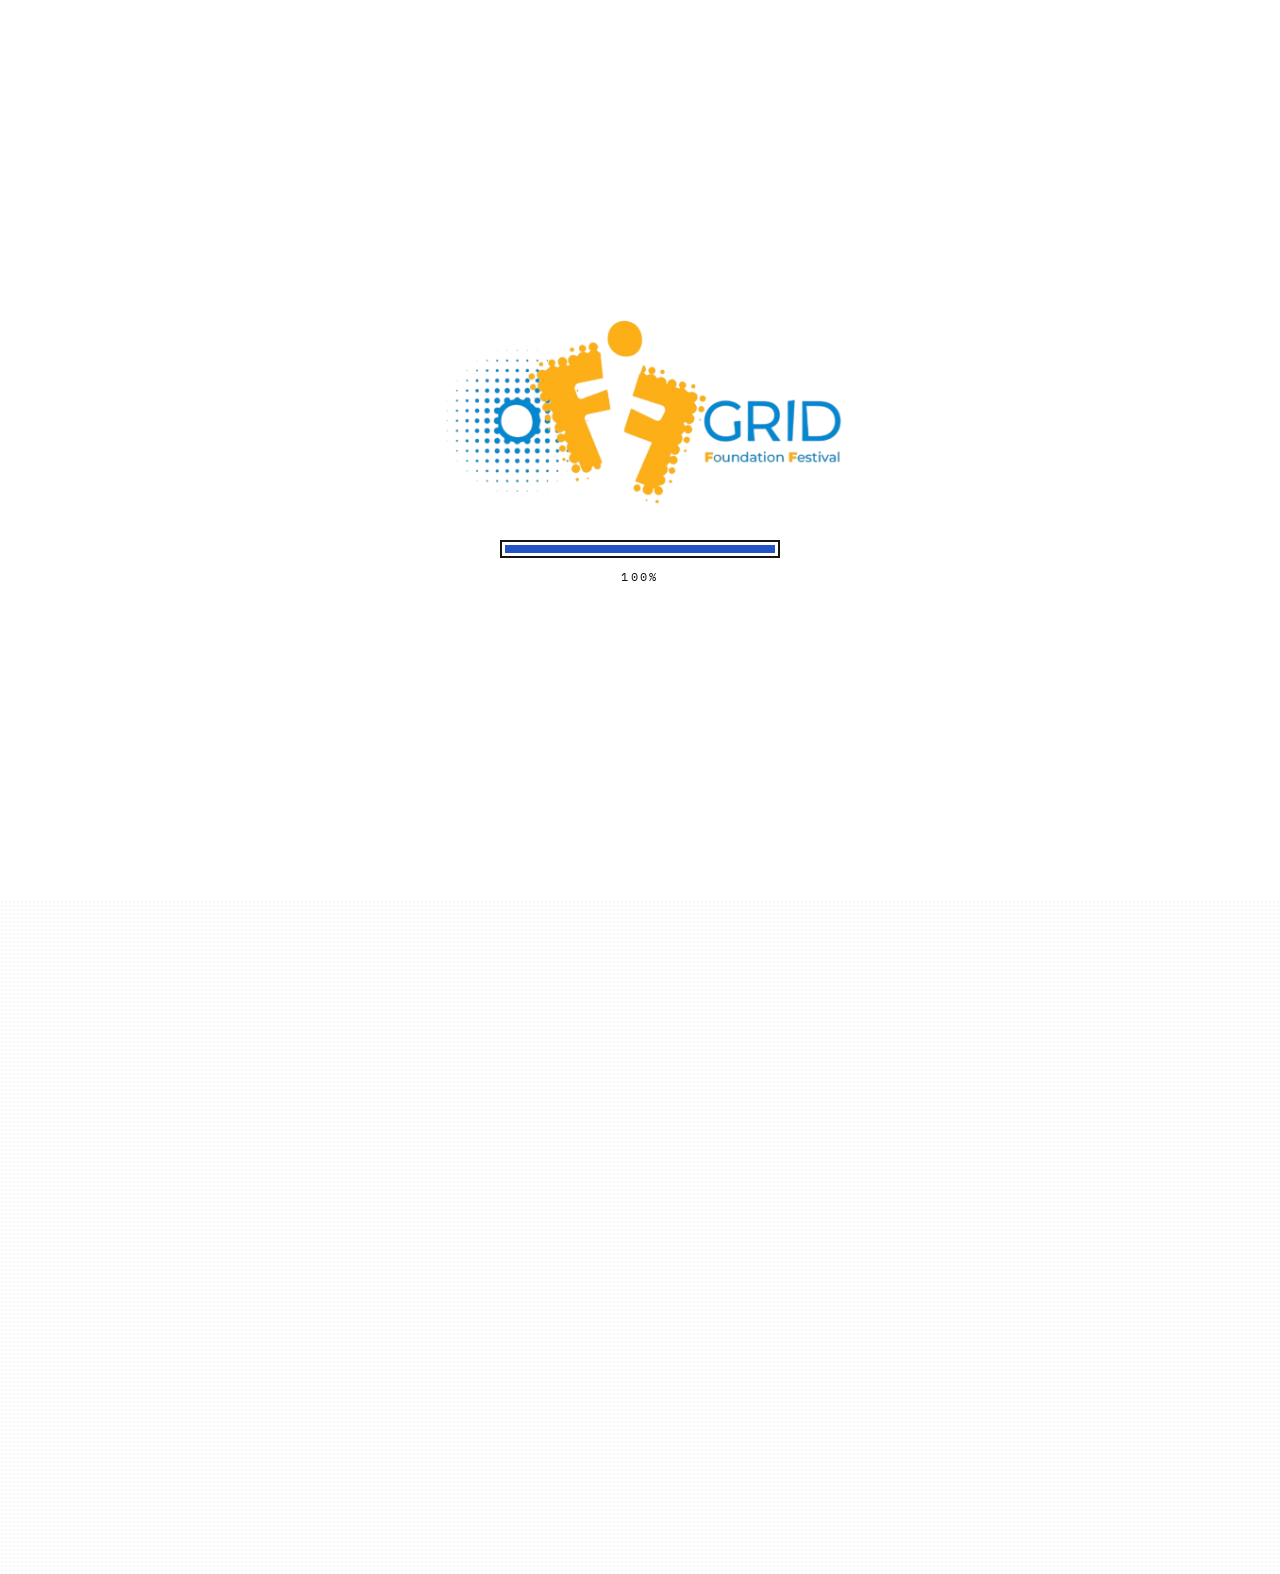
==== commit 9e7a95c7: "inini" ====
--- a/index.html
+++ b/index.html
@@ -85,6 +85,10 @@
 
 <footer class="site-footer">
   <p>OFFGRID Foundation Festival &middot; October 5–9, 2026</p>
+  <a class="site-footer__social" href="https://www.instagram.com/offgrid_foundation_fest/" target="_blank" rel="noopener">
+    <svg aria-hidden="true" width="18" height="18" viewBox="0 0 24 24" fill="none" stroke="currentColor" stroke-width="2"><rect x="3" y="3" width="18" height="18" rx="5"/><circle cx="12" cy="12" r="4"/><circle cx="17.5" cy="6.5" r="0.6" fill="currentColor"/></svg>
+    @offgrid_foundation_fest
+  </a>
 </footer>
 
 <script src="countdown.js"></script>
--- a/style.css
+++ b/style.css
@@ -17,12 +17,12 @@
   --white: #FFFFFF;
 
   /* Open-calls palette */
-  --oc-indigo: #3020A0;
-  --oc-coral: #FF5B4D;
-  --oc-lime: #D7F23F;
-  --oc-pink: #FF3FA4;
-  --oc-dark: #171717;
-  --oc-light: #FFF8F0;
+  --oc-cobalt: #3155A4;
+  --oc-raspberry: #C94F6D;
+  --oc-plum: #68406F;
+  --oc-mustard: #D5A63A;
+  --oc-dark: #17151A;
+  --oc-light: #F5EBDD;
 
   --line: rgba(23, 21, 19, 0.14);
   --line-strong: rgba(23, 21, 19, 0.35);
@@ -278,11 +278,11 @@
 }
 
 /* ================================
-   OPEN CALLS — Indigo section, Coral / Lime cards, Hot-pink accent
+   OPEN CALLS — Cobalt section, Raspberry / Plum cards, Mustard accent
    ================================ */
 .section {
   padding: 64px var(--gutter);
-  background: var(--oc-indigo);
+  background: var(--oc-cobalt);
   color: var(--oc-light);
 }
 
@@ -302,7 +302,7 @@
   display: block;
   width: 48px;
   height: 3px;
-  background: var(--oc-pink);
+  background: var(--oc-mustard);
   margin: 0 auto 18px;
 }
 
@@ -324,16 +324,16 @@
   transition: background-color 0.2s ease, color 0.2s ease, border-color 0.2s ease;
 }
 
-/* Card 1 — T-Shirt — Coral, Hot-pink on hover */
+/* Card 1 — T-Shirt — Raspberry, Mustard on hover */
 .cards .card:nth-child(1) {
-  background: var(--oc-coral);
+  background: var(--oc-raspberry);
   color: var(--oc-dark);
-  border: 1px solid var(--oc-dark);
+  border: 1px solid var(--oc-mustard);
 }
 
 .cards .card:nth-child(1):hover,
 .cards .card:nth-child(1):focus-within {
-  background: var(--oc-pink);
+  background: var(--oc-mustard);
   border-color: var(--oc-dark);
 }
 
@@ -346,27 +346,28 @@
   border-bottom-color: var(--oc-dark);
 }
 
-/* Card 2 — Trophy — Lime, Hot-pink on hover, slight grid-break rotation */
+/* Card 2 — Trophy — Plum with light text, Mustard on hover, slight grid-break rotation */
 .cards .card:nth-child(2) {
-  background: var(--oc-lime);
-  color: var(--oc-dark);
-  border: 1px solid var(--oc-dark);
+  background: var(--oc-plum);
+  color: var(--oc-light);
+  border: 1px solid var(--oc-mustard);
   transform: rotate(0.5deg);
 }
 
 .cards .card:nth-child(2):hover,
 .cards .card:nth-child(2):focus-within {
-  background: var(--oc-pink);
+  background: var(--oc-mustard);
+  color: var(--oc-dark);
   border-color: var(--oc-dark);
 }
 
 .cards .card:nth-child(2) .tag {
-  border-color: var(--oc-dark);
-  color: var(--oc-dark);
+  border-color: currentColor;
+  color: inherit;
 }
 
 .cards .card:nth-child(2) .card__link {
-  border-bottom-color: var(--oc-pink);
+  border-bottom-color: var(--oc-mustard);
 }
 
 .cards .card:nth-child(2):hover .card__link,
@@ -436,6 +437,23 @@
   font-size: 0.76rem;
   letter-spacing: 0.03em;
   text-transform: uppercase;
+}
+
+.site-footer__social {
+  display: inline-flex;
+  align-items: center;
+  gap: 8px;
+  min-height: 44px;
+  margin-top: 8px;
+  color: inherit;
+  text-transform: none;
+  border-bottom: 1px solid transparent;
+  transition: border-color 0.2s;
+}
+
+.site-footer__social:hover,
+.site-footer__social:focus-visible {
+  border-bottom-color: currentColor;
 }
 
 /* ================================
